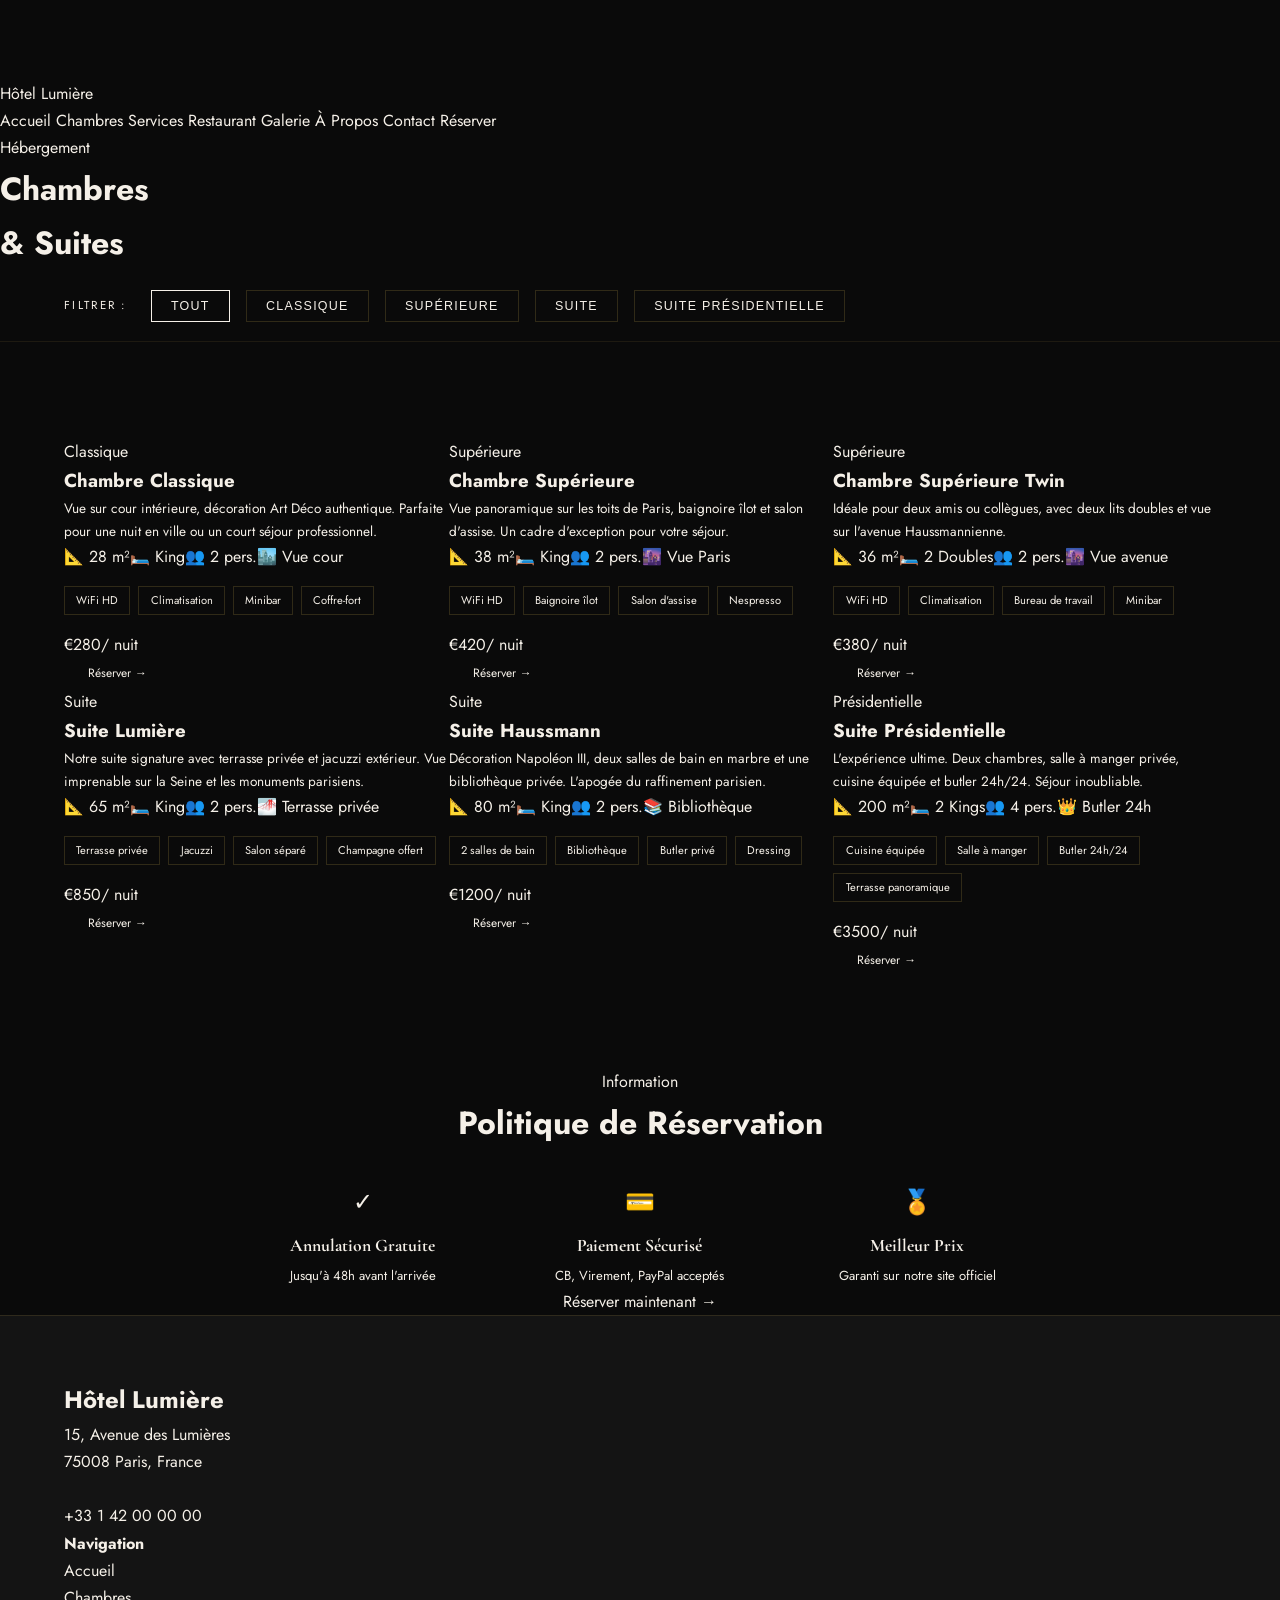
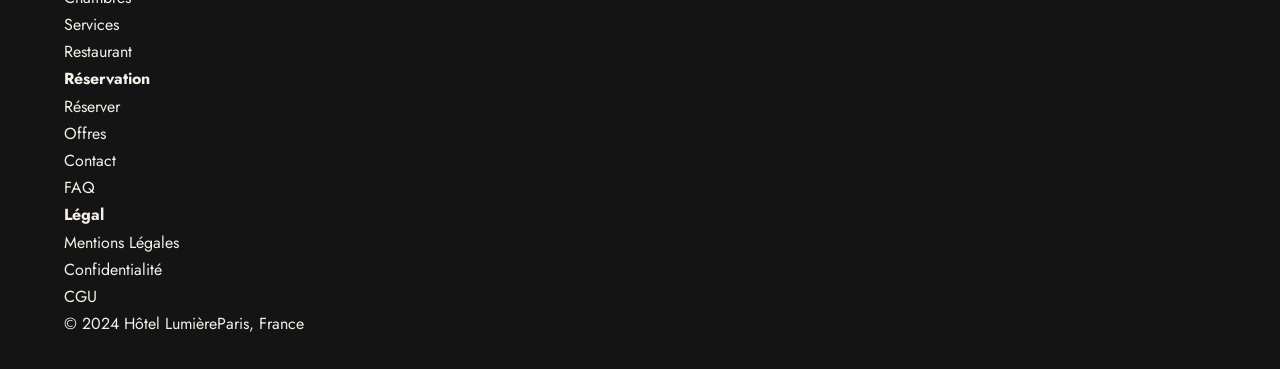
==== pages/chambres.html @ 54b74b84 "first commit" ====
<!DOCTYPE html>
<html lang="fr">
<head>
  <meta charset="UTF-8"/>
  <meta name="viewport" content="width=device-width, initial-scale=1.0"/>
  <title>Chambres & Suites — Hôtel Lumière</title>
  <link rel="stylesheet" href="../css/style.css"/>
  <style>
    body { padding-top: 80px; }
    .filter-bar {
      background: var(--gris-fonce);
      border-bottom: 1px solid rgba(201,168,76,0.1);
      padding: 1.2rem 4rem;
      display: flex; gap: 1rem; flex-wrap: wrap; align-items: center;
    }
    .filter-bar span { font-size: 0.72rem; letter-spacing: 0.2em; text-transform: uppercase; color: var(--gris-clair); margin-right: 0.5rem; }
    .filter-btn {
      padding: 0.5rem 1.2rem; font-size: 0.78rem;
      letter-spacing: 0.1em; text-transform: uppercase;
      border: 1px solid rgba(201,168,76,0.2); background: transparent;
      color: var(--blanc); cursor: pointer; transition: var(--transition);
    }
    .filter-btn.active, .filter-btn:hover { background: var(--gold); color: var(--noir); border-color: var(--gold); }
    .rooms-extended { display: grid; grid-template-columns: repeat(auto-fill, minmax(360px, 1fr)); gap: 2px; }
    .room-features { display: flex; flex-wrap: wrap; gap: 0.5rem; margin: 1rem 0; }
    .room-feature-tag {
      font-size: 0.7rem; padding: 0.25rem 0.7rem;
      border: 1px solid rgba(201,168,76,0.2); color: var(--gris-clair);
    }
  </style>
</head>
<body>
<nav class="navbar scrolled" id="navbar">
  <a href="../index.html" class="nav-logo">Hôtel <span>Lumière</span></a>
  <div class="nav-links">
    <a href="../index.html">Accueil</a>
    <a href="chambres.html" class="active">Chambres</a>
    <a href="services.html">Services</a>
    <a href="restaurant.html">Restaurant</a>
    <a href="galerie.html">Galerie</a>
    <a href="apropos.html">À Propos</a>
    <a href="contact.html">Contact</a>
    <a href="reservation.html" class="nav-cta">Réserver</a>
  </div>
  <div class="hamburger"><span></span><span></span><span></span></div>
</nav>

<div class="page-hero">
  <div class="page-hero-img" style="background: linear-gradient(135deg, #1a0f08 0%, #0a0a0a 100%);"></div>
  <div class="page-hero-content animate-up">
    <div class="page-hero-label">Hébergement</div>
    <h1>Chambres<br>& Suites</h1>
  </div>
</div>

<div class="filter-bar">
  <span>Filtrer :</span>
  <button class="filter-btn active">Tout</button>
  <button class="filter-btn">Classique</button>
  <button class="filter-btn">Supérieure</button>
  <button class="filter-btn">Suite</button>
  <button class="filter-btn">Suite Présidentielle</button>
</div>

<section class="section" style="background:var(--charbon);">
  <div class="rooms-extended">

    <!-- Chambre 1 -->
    <div class="room-card">
      <div class="room-card-img">
        <div class="room-bg" style="background:linear-gradient(135deg,#2a1f0a,#1a1208);"></div>
        <span class="room-badge">Classique</span>
      </div>
      <div class="room-card-body">
        <h3>Chambre Classique</h3>
        <p style="font-size:0.85rem;color:var(--gris-clair);">Vue sur cour intérieure, décoration Art Déco authentique. Parfaite pour une nuit en ville ou un court séjour professionnel.</p>
        <div class="room-meta"><span>📐 28 m²</span><span>🛏️ King</span><span>👥 2 pers.</span><span>🏙️ Vue cour</span></div>
        <div class="room-features">
          <span class="room-feature-tag">WiFi HD</span><span class="room-feature-tag">Climatisation</span>
          <span class="room-feature-tag">Minibar</span><span class="room-feature-tag">Coffre-fort</span>
        </div>
        <div class="room-price"><span class="amount">€280</span><span class="per">/ nuit</span></div>
        <a href="reservation.html" class="btn btn-outline" style="font-size:0.75rem;padding:0.65rem 1.5rem;">Réserver →</a>
      </div>
    </div>

    <!-- Chambre 2 -->
    <div class="room-card">
      <div class="room-card-img">
        <div class="room-bg" style="background:linear-gradient(135deg,#0a1a20,#081215);"></div>
        <span class="room-badge">Supérieure</span>
      </div>
      <div class="room-card-body">
        <h3>Chambre Supérieure</h3>
        <p style="font-size:0.85rem;color:var(--gris-clair);">Vue panoramique sur les toits de Paris, baignoire îlot et salon d'assise. Un cadre d'exception pour votre séjour.</p>
        <div class="room-meta"><span>📐 38 m²</span><span>🛏️ King</span><span>👥 2 pers.</span><span>🌆 Vue Paris</span></div>
        <div class="room-features">
          <span class="room-feature-tag">WiFi HD</span><span class="room-feature-tag">Baignoire îlot</span>
          <span class="room-feature-tag">Salon d'assise</span><span class="room-feature-tag">Nespresso</span>
        </div>
        <div class="room-price"><span class="amount">€420</span><span class="per">/ nuit</span></div>
        <a href="reservation.html" class="btn btn-outline" style="font-size:0.75rem;padding:0.65rem 1.5rem;">Réserver →</a>
      </div>
    </div>

    <!-- Chambre 3 -->
    <div class="room-card">
      <div class="room-card-img">
        <div class="room-bg" style="background:linear-gradient(135deg,#1a0a18,#0e0810);"></div>
        <span class="room-badge">Supérieure</span>
      </div>
      <div class="room-card-body">
        <h3>Chambre Supérieure Twin</h3>
        <p style="font-size:0.85rem;color:var(--gris-clair);">Idéale pour deux amis ou collègues, avec deux lits doubles et vue sur l'avenue Haussmannienne.</p>
        <div class="room-meta"><span>📐 36 m²</span><span>🛏️ 2 Doubles</span><span>👥 2 pers.</span><span>🌆 Vue avenue</span></div>
        <div class="room-features">
          <span class="room-feature-tag">WiFi HD</span><span class="room-feature-tag">Climatisation</span>
          <span class="room-feature-tag">Bureau de travail</span><span class="room-feature-tag">Minibar</span>
        </div>
        <div class="room-price"><span class="amount">€380</span><span class="per">/ nuit</span></div>
        <a href="reservation.html" class="btn btn-outline" style="font-size:0.75rem;padding:0.65rem 1.5rem;">Réserver →</a>
      </div>
    </div>

    <!-- Suite 1 -->
    <div class="room-card">
      <div class="room-card-img">
        <div class="room-bg" style="background:linear-gradient(135deg,#1f1a0a,#13110a);"></div>
        <span class="room-badge">Suite</span>
      </div>
      <div class="room-card-body">
        <h3>Suite Lumière</h3>
        <p style="font-size:0.85rem;color:var(--gris-clair);">Notre suite signature avec terrasse privée et jacuzzi extérieur. Vue imprenable sur la Seine et les monuments parisiens.</p>
        <div class="room-meta"><span>📐 65 m²</span><span>🛏️ King</span><span>👥 2 pers.</span><span>🌁 Terrasse privée</span></div>
        <div class="room-features">
          <span class="room-feature-tag">Terrasse privée</span><span class="room-feature-tag">Jacuzzi</span>
          <span class="room-feature-tag">Salon séparé</span><span class="room-feature-tag">Champagne offert</span>
        </div>
        <div class="room-price"><span class="amount">€850</span><span class="per">/ nuit</span></div>
        <a href="reservation.html" class="btn btn-outline" style="font-size:0.75rem;padding:0.65rem 1.5rem;">Réserver →</a>
      </div>
    </div>

    <!-- Suite 2 -->
    <div class="room-card">
      <div class="room-card-img">
        <div class="room-bg" style="background:linear-gradient(135deg,#0a1520,#060f18);"></div>
        <span class="room-badge">Suite</span>
      </div>
      <div class="room-card-body">
        <h3>Suite Haussmann</h3>
        <p style="font-size:0.85rem;color:var(--gris-clair);">Décoration Napoléon III, deux salles de bain en marbre et une bibliothèque privée. L'apogée du raffinement parisien.</p>
        <div class="room-meta"><span>📐 80 m²</span><span>🛏️ King</span><span>👥 2 pers.</span><span>📚 Bibliothèque</span></div>
        <div class="room-features">
          <span class="room-feature-tag">2 salles de bain</span><span class="room-feature-tag">Bibliothèque</span>
          <span class="room-feature-tag">Butler privé</span><span class="room-feature-tag">Dressing</span>
        </div>
        <div class="room-price"><span class="amount">€1200</span><span class="per">/ nuit</span></div>
        <a href="reservation.html" class="btn btn-outline" style="font-size:0.75rem;padding:0.65rem 1.5rem;">Réserver →</a>
      </div>
    </div>

    <!-- Suite Présidentielle -->
    <div class="room-card">
      <div class="room-card-img">
        <div class="room-bg" style="background:linear-gradient(135deg,#1a1408,#0d0d04);"></div>
        <span class="room-badge">Présidentielle</span>
      </div>
      <div class="room-card-body">
        <h3>Suite Présidentielle</h3>
        <p style="font-size:0.85rem;color:var(--gris-clair);">L'expérience ultime. Deux chambres, salle à manger privée, cuisine équipée et butler 24h/24. Séjour inoubliable.</p>
        <div class="room-meta"><span>📐 200 m²</span><span>🛏️ 2 Kings</span><span>👥 4 pers.</span><span>👑 Butler 24h</span></div>
        <div class="room-features">
          <span class="room-feature-tag">Cuisine équipée</span><span class="room-feature-tag">Salle à manger</span>
          <span class="room-feature-tag">Butler 24h/24</span><span class="room-feature-tag">Terrasse panoramique</span>
        </div>
        <div class="room-price"><span class="amount">€3500</span><span class="per">/ nuit</span></div>
        <a href="reservation.html" class="btn btn-outline" style="font-size:0.75rem;padding:0.65rem 1.5rem;">Réserver →</a>
      </div>
    </div>

  </div>
</section>

<!-- INFO RESERVATION -->
<section class="section-sm" style="background:var(--gris-fonce);text-align:center;">
  <div class="section-label">Information</div>
  <h2 class="section-title" style="font-size:2rem;">Politique de Réservation</h2>
  <div class="divider" style="margin:1.5rem auto;"></div>
  <div style="display:grid;grid-template-columns:repeat(3,1fr);gap:2rem;max-width:800px;margin:2rem auto 0;">
    <div><div style="color:var(--gold);font-size:1.5rem;margin-bottom:0.5rem;">✓</div><h4 style="font-family:'Cormorant Garamond',serif;font-size:1.1rem;margin-bottom:0.3rem;">Annulation Gratuite</h4><p style="font-size:0.82rem;color:var(--gris-clair);">Jusqu'à 48h avant l'arrivée</p></div>
    <div><div style="color:var(--gold);font-size:1.5rem;margin-bottom:0.5rem;">💳</div><h4 style="font-family:'Cormorant Garamond',serif;font-size:1.1rem;margin-bottom:0.3rem;">Paiement Sécurisé</h4><p style="font-size:0.82rem;color:var(--gris-clair);">CB, Virement, PayPal acceptés</p></div>
    <div><div style="color:var(--gold);font-size:1.5rem;margin-bottom:0.5rem;">🏅</div><h4 style="font-family:'Cormorant Garamond',serif;font-size:1.1rem;margin-bottom:0.3rem;">Meilleur Prix</h4><p style="font-size:0.82rem;color:var(--gris-clair);">Garanti sur notre site officiel</p></div>
  </div>
  <a href="reservation.html" class="btn btn-gold" style="margin-top:2.5rem;">Réserver maintenant →</a>
</section>

<footer>
  <div class="footer-grid">
    <div class="footer-brand"><h2>Hôtel Lumière</h2><p>15, Avenue des Lumières<br>75008 Paris, France<br><br>+33 1 42 00 00 00</p></div>
    <div class="footer-col"><h4>Navigation</h4><ul><li><a href="../index.html">Accueil</a></li><li><a href="chambres.html">Chambres</a></li><li><a href="services.html">Services</a></li><li><a href="restaurant.html">Restaurant</a></li></ul></div>
    <div class="footer-col"><h4>Réservation</h4><ul><li><a href="reservation.html">Réserver</a></li><li><a href="offres.html">Offres</a></li><li><a href="contact.html">Contact</a></li><li><a href="faq.html">FAQ</a></li></ul></div>
    <div class="footer-col"><h4>Légal</h4><ul><li><a href="#">Mentions Légales</a></li><li><a href="#">Confidentialité</a></li><li><a href="#">CGU</a></li></ul></div>
  </div>
  <div class="footer-bottom"><span>© 2024 Hôtel Lumière</span><span>Paris, France</span></div>
</footer>

<script>
  document.querySelectorAll('.filter-btn').forEach(btn => {
    btn.addEventListener('click', () => {
      document.querySelectorAll('.filter-btn').forEach(b => b.classList.remove('active'));
      btn.classList.add('active');
    });
  });
</script>
</body>
</html>
---- css/style.css ----
/* ============================================
   HÔTEL KIASSY — Feuille de style principale
   Écrit en français, simplifié pour débutant
   ============================================ */

/* Importation des polices Google Fonts */
@import url('https://fonts.googleapis.com/css2?family=Cormorant+Garamond:ital,wght@0,300;0,400;1,300&family=Jost:wght@300;400;500&display=swap');

/* ── Variables de couleurs (réutilisables partout) ── */
:root {
  --couleur-or:       #C9A84C; /* Couleur principale dorée */
  --couleur-or-clair: #E8C97A; /* Or plus clair (survol) */
  --couleur-or-fonce: #9A7A2E; /* Or plus foncé */
  --couleur-noir:     #0A0A0A; /* Fond très noir */
  --couleur-gris:     #141414; /* Gris très foncé */
  --couleur-gris2:    #1E1E1E; /* Gris un peu plus clair */
  --couleur-gris3:    #2A2A2A; /* Gris moyen */
  --couleur-texte:    #888;    /* Texte secondaire gris */
  --couleur-blanc:    #F5F0E8; /* Blanc cassé */
  --transition:       0.35s ease; /* Durée des animations */
}

/* ── Réinitialisation de base ── */
*, *::before, *::after {
  box-sizing: border-box; /* La largeur inclut la bordure */
  margin: 0;
  padding: 0;
}

html {
  scroll-behavior: smooth; /* Défilement fluide */
  font-size: 16px;
}

body {
  font-family: 'Jost', sans-serif;
  background: var(--couleur-noir);
  color: var(--couleur-blanc);
  line-height: 1.7;
  overflow-x: hidden; /* Pas de défilement horizontal */
}

a { color: inherit; text-decoration: none; }
img { max-width: 100%; display: block; }
ul { list-style: none; }

/* ── Barre de défilement personnalisée ── */
::-webkit-scrollbar { width: 5px; }
::-webkit-scrollbar-track { background: var(--couleur-gris); }
::-webkit-scrollbar-thumb { background: var(--couleur-or); border-radius: 3px; }


/* ============================================
   BARRE DE NAVIGATION (en haut de page)
   ============================================ */

.barre-nav {
  position: fixed; /* Reste en haut même quand on défile */
  top: 0; left: 0; right: 0;
  z-index: 1000;
  display: flex;
  align-items: center;
  justify-content: space-between;
  padding: 1.2rem 4rem;
  background: rgba(10, 10, 10, 0.95);
  border-bottom: 1px solid rgba(201, 168, 76, 0.15);
  backdrop-filter: blur(10px); /* Flou de l'arrière-plan */
  transition: var(--transition);
}

/* La barre devient plus compacte quand on descend la page */
.barre-nav.defilé {
  padding: 0.9rem 4rem;
  background: rgba(10, 10, 10, 0.97);
}

/* Logo de l'hôtel */
.logo-hotel {
  font-family: 'Cormorant Garamond', serif;
  font-size: 1.6rem;
  font-weight: 300;
  letter-spacing: 0.2em;
  color: var(--couleur-or);
}
.logo-hotel span { color: var(--couleur-blanc); }

/* Liens de navigation */
.liens-nav {
  display: flex;
  gap: 2.5rem;
  align-items: center;
}

.liens-nav a {
  font-size: 0.78rem;
  font-weight: 500;
  letter-spacing: 0.15em;
  text-transform: uppercase;
  color: rgba(245, 240, 232, 0.75);
  transition: var(--transition);
  position: relative;
}

/* Trait doré sous le lien au survol */
.liens-nav a::after {
  content: '';
  position: absolute;
  bottom: -4px; left: 0;
  width: 0; height: 1px;
  background: var(--couleur-or);
  transition: var(--transition);
}
.liens-nav a:hover,
.liens-nav a.actif { color: var(--couleur-or); }
.liens-nav a:hover::after,
.liens-nav a.actif::after { width: 100%; }

/* Bouton "Réserver" dans la nav (fond doré) */
.lien-reserver {
  background: var(--couleur-or) !important;
  color: var(--couleur-noir) !important;
  padding: 0.6rem 1.5rem !important;
  font-weight: 500 !important;
  transition: var(--transition) !important;
}
.lien-reserver:hover { background: var(--couleur-or-clair) !important; }
.lien-reserver::after { display: none !important; }

/* Icône menu hamburger (mobile uniquement) */
.menu-hamburger {
  display: none;
  flex-direction: column;
  gap: 5px;
  cursor: pointer;
}
.menu-hamburger span {
  display: block;
  width: 25px; height: 1px;
  background: var(--couleur-blanc);
  transition: var(--transition);
}


/* ============================================
   SECTION PRINCIPALE (première vue / hero)
   ============================================ */

.section-principale {
  height: 100vh;
  min-height: 700px;
  position: relative;
  display: flex;
  align-items: center;
  justify-content: center;
  overflow: hidden;
}

/* Arrière-plan sombre dégradé */
.fond-principal {
  position: absolute;
  inset: 0;
  background: linear-gradient(135deg, #0a0a0a 0%, #1a1208 40%, #0a0a0a 100%);
}

/* Petites particules dorées animées */
.particules {
  position: absolute;
  inset: 0;
  overflow: hidden;
}
.particule {
  position: absolute;
  width: 1px;
  height: 80px;
  background: linear-gradient(to bottom, transparent, rgba(201, 168, 76, 0.4), transparent);
  animation: tomber linear infinite;
}
/* Position et vitesse de chaque particule */
.particule:nth-child(1) { left: 10%; animation-duration: 8s; }
.particule:nth-child(2) { left: 25%; animation-duration: 12s; animation-delay: 2s; }
.particule:nth-child(3) { left: 40%; animation-duration: 9s;  animation-delay: 4s; }
.particule:nth-child(4) { left: 60%; animation-duration: 11s; animation-delay: 1s; }
.particule:nth-child(5) { left: 75%; animation-duration: 7s;  animation-delay: 3s; }
.particule:nth-child(6) { left: 90%; animation-duration: 10s; animation-delay: 5s; }

/* Contenu centré par-dessus le fond */
.contenu-principal {
  position: relative;
  z-index: 2;
  text-align: center;
  padding: 0 1rem;
}

/* Petit texte décoratif au-dessus du titre */
.sous-titre-dessus {
  display: flex;
  align-items: center;
  justify-content: center;
  gap: 1.5rem;
  margin-bottom: 1.5rem;
}
.sous-titre-dessus span {
  font-size: 0.72rem;
  letter-spacing: 0.4em;
  text-transform: uppercase;
  color: var(--couleur-or);
}
.ligne-deco {
  width: 40px; height: 1px;
  background: var(--couleur-or);
  opacity: 0.5;
}

/* Grand titre */
.section-principale h1 {
  font-family: 'Cormorant Garamond', serif;
  font-size: clamp(3.5rem, 9vw, 8rem);
  font-weight: 300;
  line-height: 0.95;
  letter-spacing: -0.02em;
  margin-bottom: 1.5rem;
  animation: monterFadeIn 1.2s ease 0.3s both;
}
.section-principale h1 em {
  color: var(--couleur-or);
  font-style: italic;
}

/* Description sous le titre */
.description-hero {
  font-size: 1rem;
  color: rgba(245, 240, 232, 0.6);
  letter-spacing: 0.05em;
  max-width: 480px;
  margin: 0 auto 3rem;
  animation: monterFadeIn 1.2s ease 0.5s both;
}

/* Boutons d'action */
.boutons-hero {
  display: flex;
  gap: 1rem;
  justify-content: center;
  flex-wrap: wrap;
  animation: monterFadeIn 1.2s ease 0.7s both;
}


/* ============================================
   FORMULAIRE DE RECHERCHE DE CHAMBRE
   ============================================ */

.bloc-recherche {
  position: relative;
  z-index: 2;
  max-width: 900px;
  margin: -2rem auto 0;
  padding: 0 4rem;
}

/* Conteneur du formulaire en grille */
.formulaire-recherche {
  background: var(--couleur-gris2);
  border: 1px solid rgba(201, 168, 76, 0.2);
  display: grid;
  grid-template-columns: repeat(4, 1fr) auto;
  align-items: stretch;
}

/* Chaque champ de recherche */
.champ-recherche {
  padding: 1.2rem 1.5rem;
  border-right: 1px solid rgba(201, 168, 76, 0.1);
  cursor: pointer;
  transition: var(--transition);
}
.champ-recherche:hover { background: rgba(201, 168, 76, 0.05); }

/* Label au-dessus de l'input */
.champ-recherche label {
  display: block;
  font-size: 0.65rem;
  letter-spacing: 0.2em;
  text-transform: uppercase;
  color: var(--couleur-or);
  margin-bottom: 0.3rem;
}

/* Style des inputs et selects dans la recherche */
.champ-recherche input,
.champ-recherche select {
  background: transparent;
  border: none;
  color: var(--couleur-blanc);
  font-family: 'Jost', sans-serif;
  font-size: 0.9rem;
  width: 100%;
  outline: none;
  cursor: pointer;
}
.champ-recherche select option { background: var(--couleur-gris2); }

/* Bouton de recherche */
.bouton-rechercher {
  background: var(--couleur-or);
  border: none;
  cursor: pointer;
  padding: 0 2rem;
  color: var(--couleur-noir);
  font-size: 0.78rem;
  font-weight: 500;
  letter-spacing: 0.15em;
  text-transform: uppercase;
  transition: var(--transition);
  white-space: nowrap;
}
.bouton-rechercher:hover { background: var(--couleur-or-clair); }


/* ============================================
   STATISTIQUES (chiffres clés)
   ============================================ */

.ligne-stats {
  display: grid;
  grid-template-columns: repeat(4, 1fr);
  background: var(--couleur-gris2);
  border: 1px solid rgba(201, 168, 76, 0.1);
  margin-top: 4rem;
}

/* Chaque chiffre */
.element-stat {
  padding: 2rem;
  border-right: 1px solid rgba(201, 168, 76, 0.1);
  text-align: center;
}
.element-stat:last-child { border-right: none; }

.chiffre-stat {
  font-family: 'Cormorant Garamond', serif;
  font-size: 3rem;
  font-weight: 300;
  color: var(--couleur-or);
  line-height: 1;
}

.label-stat {
  font-size: 0.78rem;
  color: var(--couleur-texte);
  letter-spacing: 0.1em;
  margin-top: 0.3rem;
}


/* ============================================
   BOUTONS RÉUTILISABLES
   ============================================ */

.bouton {
  display: inline-flex;
  align-items: center;
  gap: 0.5rem;
  padding: 0.85rem 2rem;
  font-family: 'Jost', sans-serif;
  font-size: 0.78rem;
  font-weight: 500;
  letter-spacing: 0.15em;
  text-transform: uppercase;
  cursor: pointer;
  border: none;
  transition: var(--transition);
  text-decoration: none;
}

/* Bouton doré (principal) */
.bouton-or {
  background: var(--couleur-or);
  color: var(--couleur-noir);
}
.bouton-or:hover {
  background: var(--couleur-or-clair);
  transform: translateY(-2px);
  box-shadow: 0 8px 30px rgba(201, 168, 76, 0.3);
}

/* Bouton avec contour doré (secondaire) */
.bouton-contour {
  background: transparent;
  color: var(--couleur-or);
  border: 1px solid var(--couleur-or);
}
.bouton-contour:hover {
  background: var(--couleur-or);
  color: var(--couleur-noir);
}

/* Bouton sombre */
.bouton-sombre {
  background: var(--couleur-gris3);
  color: var(--couleur-blanc);
  border: 1px solid rgba(201, 168, 76, 0.2);
}
.bouton-sombre:hover {
  border-color: var(--couleur-or);
  color: var(--couleur-or);
}


/* ============================================
   SECTIONS DE CONTENU
   ============================================ */

.section { padding: 6rem 4rem; }
.section-petite { padding: 4rem 4rem; }

/* Petit label au-dessus d'un titre de section */
.label-section {
  font-size: 0.72rem;
  letter-spacing: 0.3em;
  text-transform: uppercase;
  color: var(--couleur-or);
  margin-bottom: 0.75rem;
}

/* Grand titre de section */
.titre-section {
  font-family: 'Cormorant Garamond', serif;
  font-size: clamp(2rem, 4vw, 3.5rem);
  font-weight: 300;
  line-height: 1.2;
  margin-bottom: 1rem;
}

/* Sous-titre de section */
.sous-titre-section {
  font-size: 1rem;
  color: var(--couleur-texte);
  max-width: 550px;
  line-height: 1.8;
}

/* Trait doré horizontal décoratif */
.separateur {
  width: 60px; height: 1px;
  background: var(--couleur-or);
  margin: 1.5rem 0;
}


/* ============================================
   CARTES DE CHAMBRES
   ============================================ */

/* Grille de chambres (3 colonnes) */
.grille-chambres {
  display: grid;
  grid-template-columns: repeat(auto-fill, minmax(320px, 1fr));
  gap: 2px;
  margin-top: 3rem;
}

/* Carte individuelle */
.carte-chambre {
  position: relative;
  overflow: hidden;
  background: var(--couleur-gris2);
  transition: var(--transition);
}
.carte-chambre:hover {
  transform: translateY(-4px);
  box-shadow: 0 20px 60px rgba(0, 0, 0, 0.5);
}

/* Image de la chambre */
.image-chambre {
  height: 260px;
  background: linear-gradient(135deg, var(--couleur-gris3), var(--couleur-gris));
  position: relative;
  overflow: hidden;
}
.fond-image-chambre {
  position: absolute;
  inset: 0;
  background-size: cover;
  background-position: center;
  transition: transform 0.6s ease;
  opacity: 0.7;
}
.carte-chambre:hover .fond-image-chambre { transform: scale(1.08); }

/* Badge (ex: "Populaire", "Suite") */
.badge-chambre {
  position: absolute;
  top: 1rem; right: 1rem;
  background: var(--couleur-or);
  color: var(--couleur-noir);
  font-size: 0.7rem;
  font-weight: 500;
  letter-spacing: 0.1em;
  text-transform: uppercase;
  padding: 0.3rem 0.8rem;
}

/* Corps de la carte (texte + prix) */
.corps-carte {
  padding: 1.8rem;
}
.corps-carte h3 {
  font-family: 'Cormorant Garamond', serif;
  font-size: 1.5rem;
  font-weight: 400;
  margin-bottom: 0.5rem;
}

/* Affichage du prix */
.prix-chambre {
  display: flex;
  align-items: baseline;
  gap: 0.4rem;
  margin: 1.2rem 0;
}
.prix-chambre .montant {
  font-family: 'Cormorant Garamond', serif;
  font-size: 2rem;
  color: var(--couleur-or);
  font-weight: 300;
}
.prix-chambre .par-nuit {
  font-size: 0.78rem;
  color: var(--couleur-texte);
}


/* ============================================
   FORMULAIRES (réservation, contact...)
   ============================================ */

.conteneur-formulaire {
  max-width: 700px;
  margin: 0 auto;
  background: var(--couleur-gris2);
  padding: 3rem;
  border: 1px solid rgba(201, 168, 76, 0.1);
}

/* Deux colonnes côte à côte */
.rangee-2 { display: grid; grid-template-columns: 1fr 1fr; gap: 1.5rem; }
/* Trois colonnes */
.rangee-3 { display: grid; grid-template-columns: 1fr 1fr 1fr; gap: 1.5rem; }

/* Un champ de formulaire */
.groupe-champ { margin-bottom: 1.5rem; }
.groupe-champ.large { grid-column: 1 / -1; } /* Prend toute la largeur */

.groupe-champ label {
  display: block;
  margin-bottom: 0.5rem;
  font-size: 0.75rem;
  letter-spacing: 0.12em;
  text-transform: uppercase;
  color: var(--couleur-or);
}

.groupe-champ input,
.groupe-champ select,
.groupe-champ textarea {
  width: 100%;
  padding: 0.85rem 1rem;
  background: var(--couleur-gris3);
  border: 1px solid rgba(201, 168, 76, 0.15);
  color: var(--couleur-blanc);
  font-family: 'Jost', sans-serif;
  font-size: 0.9rem;
  transition: var(--transition);
  outline: none;
  appearance: none;
}
/* Bordure dorée au focus */
.groupe-champ input:focus,
.groupe-champ select:focus,
.groupe-champ textarea:focus {
  border-color: var(--couleur-or);
  background: rgba(201, 168, 76, 0.05);
}
.groupe-champ input::placeholder,
.groupe-champ textarea::placeholder { color: var(--couleur-texte); }
.groupe-champ select option { background: var(--couleur-gris2); color: var(--couleur-blanc); }


/* ============================================
   AVIS CLIENTS
   ============================================ */

.grille-avis {
  display: grid;
  grid-template-columns: repeat(3, 1fr);
  gap: 1.5rem;
  margin-top: 3rem;
}

/* Carte d'avis */
.carte-avis {
  background: var(--couleur-gris2);
  padding: 2rem;
  border: 1px solid rgba(201, 168, 76, 0.08);
  transition: var(--transition);
}
.carte-avis:hover { border-color: rgba(201, 168, 76, 0.3); }

/* Étoiles */
.etoiles { color: var(--couleur-or); font-size: 0.9rem; margin-bottom: 1rem; }

/* Texte de l'avis */
.texte-avis {
  font-family: 'Cormorant Garamond', serif;
  font-size: 1.05rem;
  font-style: italic;
  line-height: 1.8;
  color: rgba(245, 240, 232, 0.85);
  margin-bottom: 1.5rem;
}


/* ============================================
   SECTION APPEL À L'ACTION (bande dorée)
   ============================================ */

.bande-action {
  background: linear-gradient(135deg, var(--couleur-or-fonce) 0%, var(--couleur-or) 50%, var(--couleur-or-fonce) 100%);
  padding: 4rem;
  text-align: center;
}

.bande-action h2 {
  font-family: 'Cormorant Garamond', serif;
  font-size: clamp(2rem, 4vw, 3rem);

  font-weight: 300;
  color: var(--couleur-noir);
  margin-bottom: 0.5rem;
}
.bande-action p {
  color: rgba(10, 10, 10, 0.7);
  margin-bottom: 2rem;
}

/* Bouton sur fond doré (couleurs inversées) */
.bouton-sur-or {
  background: var(--couleur-noir) !important;
  color: var(--couleur-or) !important;
}
.bouton-sur-or:hover { background: var(--couleur-gris) !important; }


/* ============================================
   PIED DE PAGE (footer)
   ============================================ */

footer {
  background: var(--couleur-gris);
  border-top: 1px solid rgba(201, 168, 76, 0.15);
  padding: 4rem 4rem 2rem;
}

/* 4 colonnes dans le footer */
.grille-footer {
  display: grid;
  grid-template-columns: 2fr 1fr 1fr 1fr;
  gap: 3rem;
  margin-bottom: 3rem;
}

/* Bloc marque / description */
.marque-footer h2 {
  font-family: 'Cormorant Garamond', serif;
  font-size: 1.8rem;
  font-weight: 300;
  color: var(--couleur-or);
  margin-bottom: 1rem;
}
.marque-footer p { font-size: 0.9rem; color: var(--couleur-texte); line-height: 1.8; }

/* Colonnes de liens dans le footer */
.colonne-footer h4 {
  font-size: 0.72rem;
  letter-spacing: 0.25em;
  text-transform: uppercase;
  color: var(--couleur-or);
  margin-bottom: 1.2rem;
}
.colonne-footer ul li { margin-bottom: 0.6rem; }
.colonne-footer ul li a {
  font-size: 0.88rem;
  color: var(--couleur-texte);
  transition: var(--transition);
}
.colonne-footer ul li a:hover { color: var(--couleur-or); padding-left: 4px; }

/* Barre tout en bas du footer */
.bas-footer {
  padding-top: 2rem;
  border-top: 1px solid rgba(255, 255, 255, 0.05);
  display: flex;
  justify-content: space-between;
  align-items: center;
  font-size: 0.78rem;
  color: rgba(136, 136, 136, 0.6);
}


/* ============================================
   ANIMATIONS
   ============================================ */

/* Montée avec fondu */
@keyframes monterFadeIn {
  from { opacity: 0; transform: translateY(30px); }
  to   { opacity: 1; transform: translateY(0); }
}

/* Simple fondu */
@keyframes fondu {
  from { opacity: 0; }
  to   { opacity: 1; }
}

/* Chute des particules */
@keyframes tomber {
  from { transform: translateY(-100px); opacity: 0; }
  to   { transform: translateY(100vh); opacity: 1; }
}

/* Classes d'animation réutilisables */
.animer      { animation: monterFadeIn 0.8s ease both; }
.animer-2    { animation: monterFadeIn 0.8s ease 0.2s both; }
.animer-3    { animation: monterFadeIn 0.8s ease 0.4s both; }


/* ============================================
   RESPONSIVE — ADAPTATION MOBILE
   ============================================ */

/* Tablette (moins de 1024px) */
@media (max-width: 1024px) {
  .barre-nav { padding: 1.2rem 2rem; }
  .section, .section-petite { padding: 5rem 2rem; }
  .grille-footer { grid-template-columns: 1fr 1fr; }
}

/* Formulaire de recherche sur tablette */
@media (max-width: 900px) {
  .formulaire-recherche { grid-template-columns: 1fr 1fr; }
  .bouton-rechercher { grid-column: span 2; }
  .ligne-stats { grid-template-columns: repeat(2, 1fr); }
  .bloc-recherche { padding: 0 1.5rem; }
}

/* Mobile (moins de 768px) */
@media (max-width: 768px) {
  .barre-nav { padding: 1rem 1.5rem; }
  /* On cache les liens et on affiche le hamburger */
  .liens-nav { display: none; }
  .menu-hamburger { display: flex; }
  .section, .section-petite { padding: 4rem 1.5rem; }
  .rangee-2, .rangee-3 { grid-template-columns: 1fr; }
  .grille-avis { grid-template-columns: 1fr; }
  .grille-chambres { grid-template-columns: 1fr; }
  .grille-footer { grid-template-columns: 1fr; gap: 2rem; }
  .bas-footer { flex-direction: column; gap: 0.5rem; text-align: center; }
}
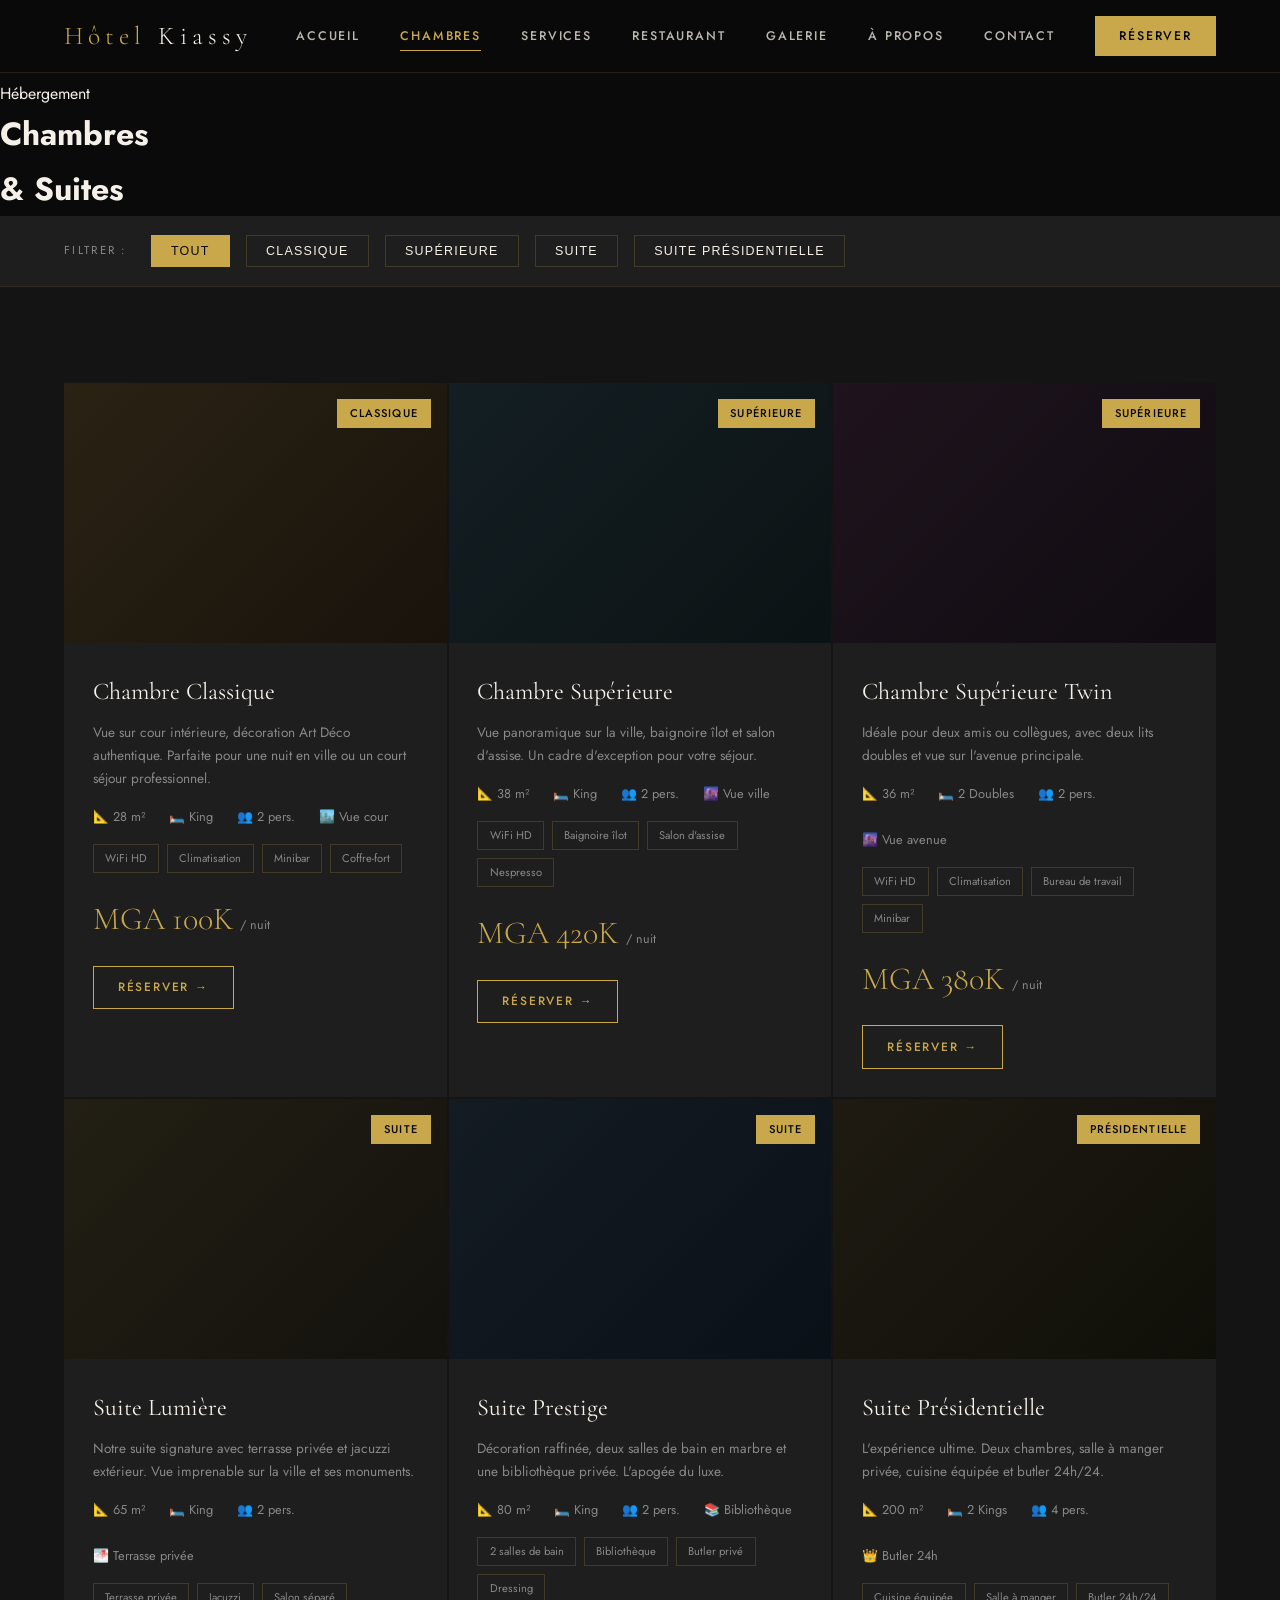
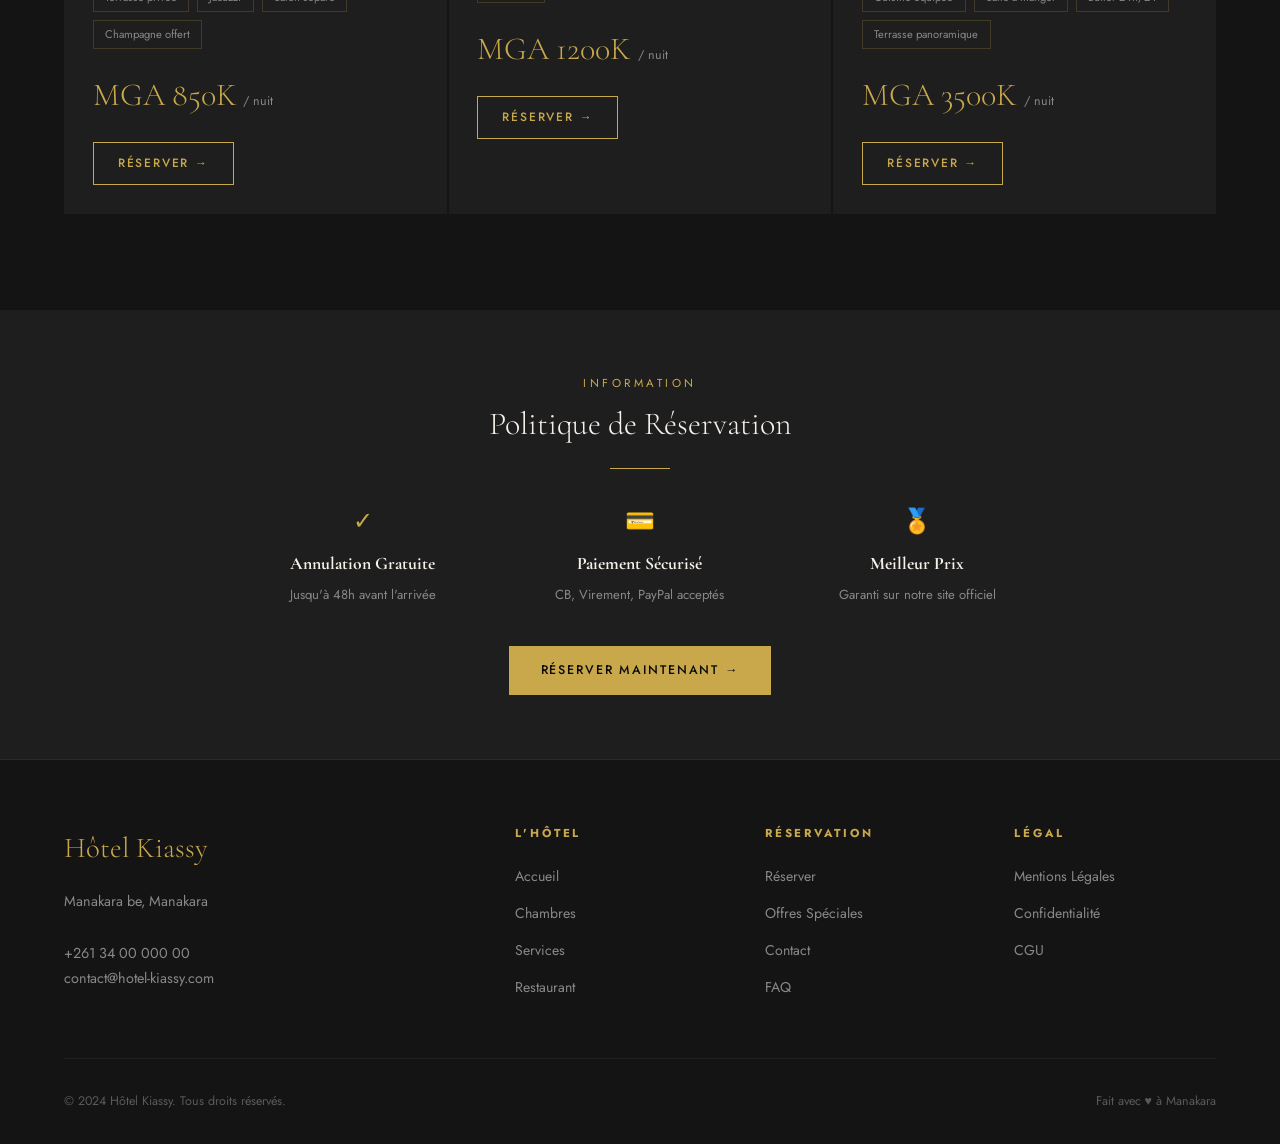
==== commit b27e3051: "modification chambres" ====
--- a/pages/chambres.html
+++ b/pages/chambres.html
@@ -3,215 +3,475 @@
 <head>
   <meta charset="UTF-8"/>
   <meta name="viewport" content="width=device-width, initial-scale=1.0"/>
-  <title>Chambres & Suites — Hôtel Lumière</title>
+  <title>Chambres & Suites — Hôtel Kiassy</title>
+
+  <!-- On relie le fichier de style principal -->
   <link rel="stylesheet" href="../css/style.css"/>
+
   <style>
+    /* Espace en haut pour ne pas être caché par la barre de navigation */
     body { padding-top: 80px; }
-    .filter-bar {
-      background: var(--gris-fonce);
-      border-bottom: 1px solid rgba(201,168,76,0.1);
+
+    /* ── Barre de filtres (Tout / Classique / Suite...) ── */
+    .barre-filtres {
+      background: var(--couleur-gris2);
+      border-bottom: 1px solid rgba(201, 168, 76, 0.1);
       padding: 1.2rem 4rem;
-      display: flex; gap: 1rem; flex-wrap: wrap; align-items: center;
-    }
-    .filter-bar span { font-size: 0.72rem; letter-spacing: 0.2em; text-transform: uppercase; color: var(--gris-clair); margin-right: 0.5rem; }
-    .filter-btn {
-      padding: 0.5rem 1.2rem; font-size: 0.78rem;
-      letter-spacing: 0.1em; text-transform: uppercase;
-      border: 1px solid rgba(201,168,76,0.2); background: transparent;
-      color: var(--blanc); cursor: pointer; transition: var(--transition);
-    }
-    .filter-btn.active, .filter-btn:hover { background: var(--gold); color: var(--noir); border-color: var(--gold); }
-    .rooms-extended { display: grid; grid-template-columns: repeat(auto-fill, minmax(360px, 1fr)); gap: 2px; }
-    .room-features { display: flex; flex-wrap: wrap; gap: 0.5rem; margin: 1rem 0; }
-    .room-feature-tag {
-      font-size: 0.7rem; padding: 0.25rem 0.7rem;
-      border: 1px solid rgba(201,168,76,0.2); color: var(--gris-clair);
+      display: flex;
+      gap: 1rem;
+      flex-wrap: wrap;
+      align-items: center;
+    }
+
+    /* Texte "Filtrer :" */
+    .barre-filtres .texte-filtre {
+      font-size: 0.72rem;
+      letter-spacing: 0.2em;
+      text-transform: uppercase;
+      color: var(--couleur-texte);
+      margin-right: 0.5rem;
+    }
+
+    /* Bouton de filtre */
+    .bouton-filtre {
+      padding: 0.5rem 1.2rem;
+      font-size: 0.78rem;
+      letter-spacing: 0.1em;
+      text-transform: uppercase;
+      border: 1px solid rgba(201, 168, 76, 0.2);
+      background: transparent;
+      color: var(--couleur-blanc);
+      cursor: pointer;
+      transition: var(--transition);
+    }
+
+    /* Bouton actif ou au survol : fond doré */
+    .bouton-filtre.actif,
+    .bouton-filtre:hover {
+      background: var(--couleur-or);
+      color: var(--couleur-noir);
+      border-color: var(--couleur-or);
+    }
+
+    /* Grille des chambres (plus large que sur l'accueil) */
+    .grille-chambres-etendue {
+      display: grid;
+      grid-template-columns: repeat(auto-fill, minmax(360px, 1fr));
+      gap: 2px;
+    }
+
+    /* Petites étiquettes de caractéristiques (WiFi, Jacuzzi...) */
+    .liste-equipements {
+      display: flex;
+      flex-wrap: wrap;
+      gap: 0.5rem;
+      margin: 1rem 0;
+    }
+
+    .etiquette-equipement {
+      font-size: 0.7rem;
+      padding: 0.25rem 0.7rem;
+      border: 1px solid rgba(201, 168, 76, 0.2);
+      color: var(--couleur-texte);
+    }
+
+    /* Infos rapides de la chambre (surface, lit, personnes) */
+    .infos-chambre {
+      display: flex;
+      flex-wrap: wrap;
+      gap: 1.5rem;
+      margin: 1rem 0;
+      font-size: 0.8rem;
+      color: var(--couleur-texte);
     }
   </style>
 </head>
+
 <body>
-<nav class="navbar scrolled" id="navbar">
-  <a href="../index.html" class="nav-logo">Hôtel <span>Lumière</span></a>
-  <div class="nav-links">
-    <a href="../index.html">Accueil</a>
-    <a href="chambres.html" class="active">Chambres</a>
-    <a href="services.html">Services</a>
-    <a href="restaurant.html">Restaurant</a>
-    <a href="galerie.html">Galerie</a>
-    <a href="apropos.html">À Propos</a>
-    <a href="contact.html">Contact</a>
-    <a href="reservation.html" class="nav-cta">Réserver</a>
+
+  <!-- =============================================
+       BARRE DE NAVIGATION
+       ============================================= -->
+  <nav class="barre-nav defilé" id="barre-nav">
+    <a href="../index.html" class="logo-hotel">Hôtel <span>Kiassy</span></a>
+
+    <div class="liens-nav">
+      <a href="../index.html">Accueil</a>
+      <a href="chambres.html" class="actif">Chambres</a>
+      <a href="services.html">Services</a>
+      <a href="restaurant.html">Restaurant</a>
+      <a href="galerie.html">Galerie</a>
+      <a href="apropos.html">À Propos</a>
+      <a href="contact.html">Contact</a>
+      <a href="reservation.html" class="lien-reserver">Réserver</a>
+    </div>
+
+    <div class="menu-hamburger" onclick="ouvrirMenu()">
+      <span></span><span></span><span></span>
+    </div>
+  </nav>
+
+
+  <!-- =============================================
+       EN-TÊTE DE LA PAGE (bannière du haut)
+       ============================================= -->
+  <div class="entete-page">
+    <!-- Fond sombre dégradé (remplaçable par une vraie photo) -->
+    <div class="fond-entete" style="background: linear-gradient(135deg, #1a0f08 0%, #0a0a0a 100%);"></div>
+    <div class="contenu-entete animer">
+      <div class="label-entete">Hébergement</div>
+      <h1>Chambres<br>&amp; Suites</h1>
+    </div>
   </div>
-  <div class="hamburger"><span></span><span></span><span></span></div>
-</nav>
-
-<div class="page-hero">
-  <div class="page-hero-img" style="background: linear-gradient(135deg, #1a0f08 0%, #0a0a0a 100%);"></div>
-  <div class="page-hero-content animate-up">
-    <div class="page-hero-label">Hébergement</div>
-    <h1>Chambres<br>& Suites</h1>
+
+
+  <!-- =============================================
+       BARRE DE FILTRES
+       ============================================= -->
+  <div class="barre-filtres">
+    <span class="texte-filtre">Filtrer :</span>
+    <button class="bouton-filtre actif">Tout</button>
+    <button class="bouton-filtre">Classique</button>
+    <button class="bouton-filtre">Supérieure</button>
+    <button class="bouton-filtre">Suite</button>
+    <button class="bouton-filtre">Suite Présidentielle</button>
   </div>
-</div>
-
-<div class="filter-bar">
-  <span>Filtrer :</span>
-  <button class="filter-btn active">Tout</button>
-  <button class="filter-btn">Classique</button>
-  <button class="filter-btn">Supérieure</button>
-  <button class="filter-btn">Suite</button>
-  <button class="filter-btn">Suite Présidentielle</button>
-</div>
-
-<section class="section" style="background:var(--charbon);">
-  <div class="rooms-extended">
-
-    <!-- Chambre 1 -->
-    <div class="room-card">
-      <div class="room-card-img">
-        <div class="room-bg" style="background:linear-gradient(135deg,#2a1f0a,#1a1208);"></div>
-        <span class="room-badge">Classique</span>
-      </div>
-      <div class="room-card-body">
-        <h3>Chambre Classique</h3>
-        <p style="font-size:0.85rem;color:var(--gris-clair);">Vue sur cour intérieure, décoration Art Déco authentique. Parfaite pour une nuit en ville ou un court séjour professionnel.</p>
-        <div class="room-meta"><span>📐 28 m²</span><span>🛏️ King</span><span>👥 2 pers.</span><span>🏙️ Vue cour</span></div>
-        <div class="room-features">
-          <span class="room-feature-tag">WiFi HD</span><span class="room-feature-tag">Climatisation</span>
-          <span class="room-feature-tag">Minibar</span><span class="room-feature-tag">Coffre-fort</span>
-        </div>
-        <div class="room-price"><span class="amount">€280</span><span class="per">/ nuit</span></div>
-        <a href="reservation.html" class="btn btn-outline" style="font-size:0.75rem;padding:0.65rem 1.5rem;">Réserver →</a>
-      </div>
-    </div>
-
-    <!-- Chambre 2 -->
-    <div class="room-card">
-      <div class="room-card-img">
-        <div class="room-bg" style="background:linear-gradient(135deg,#0a1a20,#081215);"></div>
-        <span class="room-badge">Supérieure</span>
-      </div>
-      <div class="room-card-body">
-        <h3>Chambre Supérieure</h3>
-        <p style="font-size:0.85rem;color:var(--gris-clair);">Vue panoramique sur les toits de Paris, baignoire îlot et salon d'assise. Un cadre d'exception pour votre séjour.</p>
-        <div class="room-meta"><span>📐 38 m²</span><span>🛏️ King</span><span>👥 2 pers.</span><span>🌆 Vue Paris</span></div>
-        <div class="room-features">
-          <span class="room-feature-tag">WiFi HD</span><span class="room-feature-tag">Baignoire îlot</span>
-          <span class="room-feature-tag">Salon d'assise</span><span class="room-feature-tag">Nespresso</span>
-        </div>
-        <div class="room-price"><span class="amount">€420</span><span class="per">/ nuit</span></div>
-        <a href="reservation.html" class="btn btn-outline" style="font-size:0.75rem;padding:0.65rem 1.5rem;">Réserver →</a>
-      </div>
-    </div>
-
-    <!-- Chambre 3 -->
-    <div class="room-card">
-      <div class="room-card-img">
-        <div class="room-bg" style="background:linear-gradient(135deg,#1a0a18,#0e0810);"></div>
-        <span class="room-badge">Supérieure</span>
-      </div>
-      <div class="room-card-body">
-        <h3>Chambre Supérieure Twin</h3>
-        <p style="font-size:0.85rem;color:var(--gris-clair);">Idéale pour deux amis ou collègues, avec deux lits doubles et vue sur l'avenue Haussmannienne.</p>
-        <div class="room-meta"><span>📐 36 m²</span><span>🛏️ 2 Doubles</span><span>👥 2 pers.</span><span>🌆 Vue avenue</span></div>
-        <div class="room-features">
-          <span class="room-feature-tag">WiFi HD</span><span class="room-feature-tag">Climatisation</span>
-          <span class="room-feature-tag">Bureau de travail</span><span class="room-feature-tag">Minibar</span>
-        </div>
-        <div class="room-price"><span class="amount">€380</span><span class="per">/ nuit</span></div>
-        <a href="reservation.html" class="btn btn-outline" style="font-size:0.75rem;padding:0.65rem 1.5rem;">Réserver →</a>
-      </div>
-    </div>
-
-    <!-- Suite 1 -->
-    <div class="room-card">
-      <div class="room-card-img">
-        <div class="room-bg" style="background:linear-gradient(135deg,#1f1a0a,#13110a);"></div>
-        <span class="room-badge">Suite</span>
-      </div>
-      <div class="room-card-body">
-        <h3>Suite Lumière</h3>
-        <p style="font-size:0.85rem;color:var(--gris-clair);">Notre suite signature avec terrasse privée et jacuzzi extérieur. Vue imprenable sur la Seine et les monuments parisiens.</p>
-        <div class="room-meta"><span>📐 65 m²</span><span>🛏️ King</span><span>👥 2 pers.</span><span>🌁 Terrasse privée</span></div>
-        <div class="room-features">
-          <span class="room-feature-tag">Terrasse privée</span><span class="room-feature-tag">Jacuzzi</span>
-          <span class="room-feature-tag">Salon séparé</span><span class="room-feature-tag">Champagne offert</span>
-        </div>
-        <div class="room-price"><span class="amount">€850</span><span class="per">/ nuit</span></div>
-        <a href="reservation.html" class="btn btn-outline" style="font-size:0.75rem;padding:0.65rem 1.5rem;">Réserver →</a>
-      </div>
-    </div>
-
-    <!-- Suite 2 -->
-    <div class="room-card">
-      <div class="room-card-img">
-        <div class="room-bg" style="background:linear-gradient(135deg,#0a1520,#060f18);"></div>
-        <span class="room-badge">Suite</span>
-      </div>
-      <div class="room-card-body">
-        <h3>Suite Haussmann</h3>
-        <p style="font-size:0.85rem;color:var(--gris-clair);">Décoration Napoléon III, deux salles de bain en marbre et une bibliothèque privée. L'apogée du raffinement parisien.</p>
-        <div class="room-meta"><span>📐 80 m²</span><span>🛏️ King</span><span>👥 2 pers.</span><span>📚 Bibliothèque</span></div>
-        <div class="room-features">
-          <span class="room-feature-tag">2 salles de bain</span><span class="room-feature-tag">Bibliothèque</span>
-          <span class="room-feature-tag">Butler privé</span><span class="room-feature-tag">Dressing</span>
-        </div>
-        <div class="room-price"><span class="amount">€1200</span><span class="per">/ nuit</span></div>
-        <a href="reservation.html" class="btn btn-outline" style="font-size:0.75rem;padding:0.65rem 1.5rem;">Réserver →</a>
-      </div>
-    </div>
-
-    <!-- Suite Présidentielle -->
-    <div class="room-card">
-      <div class="room-card-img">
-        <div class="room-bg" style="background:linear-gradient(135deg,#1a1408,#0d0d04);"></div>
-        <span class="room-badge">Présidentielle</span>
-      </div>
-      <div class="room-card-body">
-        <h3>Suite Présidentielle</h3>
-        <p style="font-size:0.85rem;color:var(--gris-clair);">L'expérience ultime. Deux chambres, salle à manger privée, cuisine équipée et butler 24h/24. Séjour inoubliable.</p>
-        <div class="room-meta"><span>📐 200 m²</span><span>🛏️ 2 Kings</span><span>👥 4 pers.</span><span>👑 Butler 24h</span></div>
-        <div class="room-features">
-          <span class="room-feature-tag">Cuisine équipée</span><span class="room-feature-tag">Salle à manger</span>
-          <span class="room-feature-tag">Butler 24h/24</span><span class="room-feature-tag">Terrasse panoramique</span>
-        </div>
-        <div class="room-price"><span class="amount">€3500</span><span class="per">/ nuit</span></div>
-        <a href="reservation.html" class="btn btn-outline" style="font-size:0.75rem;padding:0.65rem 1.5rem;">Réserver →</a>
-      </div>
-    </div>
-
-  </div>
-</section>
-
-<!-- INFO RESERVATION -->
-<section class="section-sm" style="background:var(--gris-fonce);text-align:center;">
-  <div class="section-label">Information</div>
-  <h2 class="section-title" style="font-size:2rem;">Politique de Réservation</h2>
-  <div class="divider" style="margin:1.5rem auto;"></div>
-  <div style="display:grid;grid-template-columns:repeat(3,1fr);gap:2rem;max-width:800px;margin:2rem auto 0;">
-    <div><div style="color:var(--gold);font-size:1.5rem;margin-bottom:0.5rem;">✓</div><h4 style="font-family:'Cormorant Garamond',serif;font-size:1.1rem;margin-bottom:0.3rem;">Annulation Gratuite</h4><p style="font-size:0.82rem;color:var(--gris-clair);">Jusqu'à 48h avant l'arrivée</p></div>
-    <div><div style="color:var(--gold);font-size:1.5rem;margin-bottom:0.5rem;">💳</div><h4 style="font-family:'Cormorant Garamond',serif;font-size:1.1rem;margin-bottom:0.3rem;">Paiement Sécurisé</h4><p style="font-size:0.82rem;color:var(--gris-clair);">CB, Virement, PayPal acceptés</p></div>
-    <div><div style="color:var(--gold);font-size:1.5rem;margin-bottom:0.5rem;">🏅</div><h4 style="font-family:'Cormorant Garamond',serif;font-size:1.1rem;margin-bottom:0.3rem;">Meilleur Prix</h4><p style="font-size:0.82rem;color:var(--gris-clair);">Garanti sur notre site officiel</p></div>
-  </div>
-  <a href="reservation.html" class="btn btn-gold" style="margin-top:2.5rem;">Réserver maintenant →</a>
-</section>
-
-<footer>
-  <div class="footer-grid">
-    <div class="footer-brand"><h2>Hôtel Lumière</h2><p>15, Avenue des Lumières<br>75008 Paris, France<br><br>+33 1 42 00 00 00</p></div>
-    <div class="footer-col"><h4>Navigation</h4><ul><li><a href="../index.html">Accueil</a></li><li><a href="chambres.html">Chambres</a></li><li><a href="services.html">Services</a></li><li><a href="restaurant.html">Restaurant</a></li></ul></div>
-    <div class="footer-col"><h4>Réservation</h4><ul><li><a href="reservation.html">Réserver</a></li><li><a href="offres.html">Offres</a></li><li><a href="contact.html">Contact</a></li><li><a href="faq.html">FAQ</a></li></ul></div>
-    <div class="footer-col"><h4>Légal</h4><ul><li><a href="#">Mentions Légales</a></li><li><a href="#">Confidentialité</a></li><li><a href="#">CGU</a></li></ul></div>
-  </div>
-  <div class="footer-bottom"><span>© 2024 Hôtel Lumière</span><span>Paris, France</span></div>
-</footer>
-
-<script>
-  document.querySelectorAll('.filter-btn').forEach(btn => {
-    btn.addEventListener('click', () => {
-      document.querySelectorAll('.filter-btn').forEach(b => b.classList.remove('active'));
-      btn.classList.add('active');
+
+
+  <!-- =============================================
+       LISTE DE TOUTES LES CHAMBRES
+       ============================================= -->
+  <section class="section" style="background: var(--couleur-gris);">
+    <div class="grille-chambres-etendue">
+
+      <!-- ── Chambre 1 : Classique ── -->
+      <div class="carte-chambre">
+        <div class="image-chambre">
+          <!-- Remplace le dégradé par une vraie photo si tu en as une -->
+          <div class="fond-image-chambre" style="background: linear-gradient(135deg, #2a1f0a, #1a1208);"></div>
+          <span class="badge-chambre">Classique</span>
+        </div>
+        <div class="corps-carte">
+          <h3>Chambre Classique</h3>
+          <p style="font-size:0.85rem; color:var(--couleur-texte);">
+            Vue sur cour intérieure, décoration Art Déco authentique. Parfaite pour une nuit en ville ou un court séjour professionnel.
+          </p>
+          <!-- Infos rapides -->
+          <div class="infos-chambre">
+            <span>📐 28 m²</span>
+            <span>🛏️ King</span>
+            <span>👥 2 pers.</span>
+            <span>🏙️ Vue cour</span>
+          </div>
+          <!-- Équipements -->
+          <div class="liste-equipements">
+            <span class="etiquette-equipement">WiFi HD</span>
+            <span class="etiquette-equipement">Climatisation</span>
+            <span class="etiquette-equipement">Minibar</span>
+            <span class="etiquette-equipement">Coffre-fort</span>
+          </div>
+          <div class="prix-chambre">
+            <span class="montant">MGA 100K</span>
+            <span class="par-nuit">/ nuit</span>
+          </div>
+          <a href="reservation.html" class="bouton bouton-contour" style="font-size:0.75rem; padding:0.65rem 1.5rem;">
+            Réserver →
+          </a>
+        </div>
+      </div>
+
+      <!-- ── Chambre 2 : Supérieure ── -->
+      <div class="carte-chambre">
+        <div class="image-chambre">
+          <div class="fond-image-chambre" style="background: linear-gradient(135deg, #0a1a20, #081215);"></div>
+          <span class="badge-chambre">Supérieure</span>
+        </div>
+        <div class="corps-carte">
+          <h3>Chambre Supérieure</h3>
+          <p style="font-size:0.85rem; color:var(--couleur-texte);">
+            Vue panoramique sur la ville, baignoire îlot et salon d'assise. Un cadre d'exception pour votre séjour.
+          </p>
+          <div class="infos-chambre">
+            <span>📐 38 m²</span>
+            <span>🛏️ King</span>
+            <span>👥 2 pers.</span>
+            <span>🌆 Vue ville</span>
+          </div>
+          <div class="liste-equipements">
+            <span class="etiquette-equipement">WiFi HD</span>
+            <span class="etiquette-equipement">Baignoire îlot</span>
+            <span class="etiquette-equipement">Salon d'assise</span>
+            <span class="etiquette-equipement">Nespresso</span>
+          </div>
+          <div class="prix-chambre">
+            <span class="montant">MGA 420K</span>
+            <span class="par-nuit">/ nuit</span>
+          </div>
+          <a href="reservation.html" class="bouton bouton-contour" style="font-size:0.75rem; padding:0.65rem 1.5rem;">
+            Réserver →
+          </a>
+        </div>
+      </div>
+
+      <!-- ── Chambre 3 : Supérieure Twin ── -->
+      <div class="carte-chambre">
+        <div class="image-chambre">
+          <div class="fond-image-chambre" style="background: linear-gradient(135deg, #1a0a18, #0e0810);"></div>
+          <span class="badge-chambre">Supérieure</span>
+        </div>
+        <div class="corps-carte">
+          <h3>Chambre Supérieure Twin</h3>
+          <p style="font-size:0.85rem; color:var(--couleur-texte);">
+            Idéale pour deux amis ou collègues, avec deux lits doubles et vue sur l'avenue principale.
+          </p>
+          <div class="infos-chambre">
+            <span>📐 36 m²</span>
+            <span>🛏️ 2 Doubles</span>
+            <span>👥 2 pers.</span>
+            <span>🌆 Vue avenue</span>
+          </div>
+          <div class="liste-equipements">
+            <span class="etiquette-equipement">WiFi HD</span>
+            <span class="etiquette-equipement">Climatisation</span>
+            <span class="etiquette-equipement">Bureau de travail</span>
+            <span class="etiquette-equipement">Minibar</span>
+          </div>
+          <div class="prix-chambre">
+            <span class="montant">MGA 380K</span>
+            <span class="par-nuit">/ nuit</span>
+          </div>
+          <a href="reservation.html" class="bouton bouton-contour" style="font-size:0.75rem; padding:0.65rem 1.5rem;">
+            Réserver →
+          </a>
+        </div>
+      </div>
+
+      <!-- ── Suite 1 : Suite Lumière ── -->
+      <div class="carte-chambre">
+        <div class="image-chambre">
+          <div class="fond-image-chambre" style="background: linear-gradient(135deg, #1f1a0a, #13110a);"></div>
+          <span class="badge-chambre">Suite</span>
+        </div>
+        <div class="corps-carte">
+          <h3>Suite Lumière</h3>
+          <p style="font-size:0.85rem; color:var(--couleur-texte);">
+            Notre suite signature avec terrasse privée et jacuzzi extérieur. Vue imprenable sur la ville et ses monuments.
+          </p>
+          <div class="infos-chambre">
+            <span>📐 65 m²</span>
+            <span>🛏️ King</span>
+            <span>👥 2 pers.</span>
+            <span>🌁 Terrasse privée</span>
+          </div>
+          <div class="liste-equipements">
+            <span class="etiquette-equipement">Terrasse privée</span>
+            <span class="etiquette-equipement">Jacuzzi</span>
+            <span class="etiquette-equipement">Salon séparé</span>
+            <span class="etiquette-equipement">Champagne offert</span>
+          </div>
+          <div class="prix-chambre">
+            <span class="montant">MGA 850K</span>
+            <span class="par-nuit">/ nuit</span>
+          </div>
+          <a href="reservation.html" class="bouton bouton-contour" style="font-size:0.75rem; padding:0.65rem 1.5rem;">
+            Réserver →
+          </a>
+        </div>
+      </div>
+
+      <!-- ── Suite 2 : Suite Prestige ── -->
+      <div class="carte-chambre">
+        <div class="image-chambre">
+          <div class="fond-image-chambre" style="background: linear-gradient(135deg, #0a1520, #060f18);"></div>
+          <span class="badge-chambre">Suite</span>
+        </div>
+        <div class="corps-carte">
+          <h3>Suite Prestige</h3>
+          <p style="font-size:0.85rem; color:var(--couleur-texte);">
+            Décoration raffinée, deux salles de bain en marbre et une bibliothèque privée. L'apogée du luxe.
+          </p>
+          <div class="infos-chambre">
+            <span>📐 80 m²</span>
+            <span>🛏️ King</span>
+            <span>👥 2 pers.</span>
+            <span>📚 Bibliothèque</span>
+          </div>
+          <div class="liste-equipements">
+            <span class="etiquette-equipement">2 salles de bain</span>
+            <span class="etiquette-equipement">Bibliothèque</span>
+            <span class="etiquette-equipement">Butler privé</span>
+            <span class="etiquette-equipement">Dressing</span>
+          </div>
+          <div class="prix-chambre">
+            <span class="montant">MGA 1200K</span>
+            <span class="par-nuit">/ nuit</span>
+          </div>
+          <a href="reservation.html" class="bouton bouton-contour" style="font-size:0.75rem; padding:0.65rem 1.5rem;">
+            Réserver →
+          </a>
+        </div>
+      </div>
+
+      <!-- ── Suite Présidentielle ── -->
+      <div class="carte-chambre">
+        <div class="image-chambre">
+          <div class="fond-image-chambre" style="background: linear-gradient(135deg, #1a1408, #0d0d04);"></div>
+          <span class="badge-chambre">Présidentielle</span>
+        </div>
+        <div class="corps-carte">
+          <h3>Suite Présidentielle</h3>
+          <p style="font-size:0.85rem; color:var(--couleur-texte);">
+            L'expérience ultime. Deux chambres, salle à manger privée, cuisine équipée et butler 24h/24.
+          </p>
+          <div class="infos-chambre">
+            <span>📐 200 m²</span>
+            <span>🛏️ 2 Kings</span>
+            <span>👥 4 pers.</span>
+            <span>👑 Butler 24h</span>
+          </div>
+          <div class="liste-equipements">
+            <span class="etiquette-equipement">Cuisine équipée</span>
+            <span class="etiquette-equipement">Salle à manger</span>
+            <span class="etiquette-equipement">Butler 24h/24</span>
+            <span class="etiquette-equipement">Terrasse panoramique</span>
+          </div>
+          <div class="prix-chambre">
+            <span class="montant">MGA 3500K</span>
+            <span class="par-nuit">/ nuit</span>
+          </div>
+          <a href="reservation.html" class="bouton bouton-contour" style="font-size:0.75rem; padding:0.65rem 1.5rem;">
+            Réserver →
+          </a>
+        </div>
+      </div>
+
+    </div>
+  </section>
+
+
+  <!-- =============================================
+       INFORMATIONS DE RÉSERVATION
+       ============================================= -->
+  <section class="section-petite" style="background: var(--couleur-gris2); text-align: center;">
+
+    <div class="label-section">Information</div>
+    <h2 class="titre-section" style="font-size: 2rem;">Politique de Réservation</h2>
+    <div class="separateur" style="margin: 1.5rem auto;"></div>
+
+    <!-- 3 avantages en colonne -->
+    <div style="display:grid; grid-template-columns:repeat(3,1fr); gap:2rem; max-width:800px; margin:2rem auto 0;">
+
+      <div>
+        <div style="color:var(--couleur-or); font-size:1.5rem; margin-bottom:0.5rem;">✓</div>
+        <h4 style="font-family:'Cormorant Garamond',serif; font-size:1.1rem; margin-bottom:0.3rem;">Annulation Gratuite</h4>
+        <p style="font-size:0.82rem; color:var(--couleur-texte);">Jusqu'à 48h avant l'arrivée</p>
+      </div>
+
+      <div>
+        <div style="color:var(--couleur-or); font-size:1.5rem; margin-bottom:0.5rem;">💳</div>
+        <h4 style="font-family:'Cormorant Garamond',serif; font-size:1.1rem; margin-bottom:0.3rem;">Paiement Sécurisé</h4>
+        <p style="font-size:0.82rem; color:var(--couleur-texte);">CB, Virement, PayPal acceptés</p>
+      </div>
+
+      <div>
+        <div style="color:var(--couleur-or); font-size:1.5rem; margin-bottom:0.5rem;">🏅</div>
+        <h4 style="font-family:'Cormorant Garamond',serif; font-size:1.1rem; margin-bottom:0.3rem;">Meilleur Prix</h4>
+        <p style="font-size:0.82rem; color:var(--couleur-texte);">Garanti sur notre site officiel</p>
+      </div>
+
+    </div>
+
+    <!-- Bouton de réservation -->
+    <a href="reservation.html" class="bouton bouton-or" style="margin-top: 2.5rem; display: inline-flex;">
+      Réserver maintenant →
+    </a>
+
+  </section>
+
+
+  <!-- =============================================
+       PIED DE PAGE
+       ============================================= -->
+  <footer>
+    <div class="grille-footer">
+
+      <div class="marque-footer">
+        <h2>Hôtel Kiassy</h2>
+        <p>
+          Manakara be, Manakara<br /><br />
+          +261 34 00 000 00<br />
+          contact@hotel-kiassy.com
+        </p>
+      </div>
+
+      <div class="colonne-footer">
+        <h4>L'Hôtel</h4>
+        <ul>
+          <li><a href="../index.html">Accueil</a></li>
+          <li><a href="chambres.html">Chambres</a></li>
+          <li><a href="services.html">Services</a></li>
+          <li><a href="restaurant.html">Restaurant</a></li>
+        </ul>
+      </div>
+
+      <div class="colonne-footer">
+        <h4>Réservation</h4>
+        <ul>
+          <li><a href="reservation.html">Réserver</a></li>
+          <li><a href="offres.html">Offres Spéciales</a></li>
+          <li><a href="contact.html">Contact</a></li>
+          <li><a href="faq.html">FAQ</a></li>
+        </ul>
+      </div>
+
+      <div class="colonne-footer">
+        <h4>Légal</h4>
+        <ul>
+          <li><a href="#">Mentions Légales</a></li>
+          <li><a href="#">Confidentialité</a></li>
+          <li><a href="#">CGU</a></li>
+        </ul>
+      </div>
+
+    </div>
+
+    <div class="bas-footer">
+      <span>© 2024 Hôtel Kiassy. Tous droits réservés.</span>
+      <span>Fait avec ♥ à Manakara</span>
+    </div>
+  </footer>
+
+
+  <!-- =============================================
+       SCRIPTS JAVASCRIPT
+       ============================================= -->
+  <script>
+
+    // ── Gestion des boutons de filtre ──
+    // Quand on clique sur un bouton, on le met en "actif"
+    // et on retire "actif" des autres boutons
+    document.querySelectorAll('.bouton-filtre').forEach(function(bouton) {
+      bouton.addEventListener('click', function() {
+        // Retirer "actif" de tous les boutons
+        document.querySelectorAll('.bouton-filtre').forEach(function(b) {
+          b.classList.remove('actif');
+        });
+        // Ajouter "actif" au bouton cliqué
+        bouton.classList.add('actif');
+      });
     });
-  });
-</script>
+
+    // ── Menu hamburger (mobile) ──
+    function ouvrirMenu() {
+      var menu = document.querySelector('.liens-nav');
+      if (menu.style.display === 'flex') {
+        menu.style.display = 'none';
+      } else {
+        menu.style.display = 'flex';
+      }
+    }
+
+  </script>
+
 </body>
 </html>
